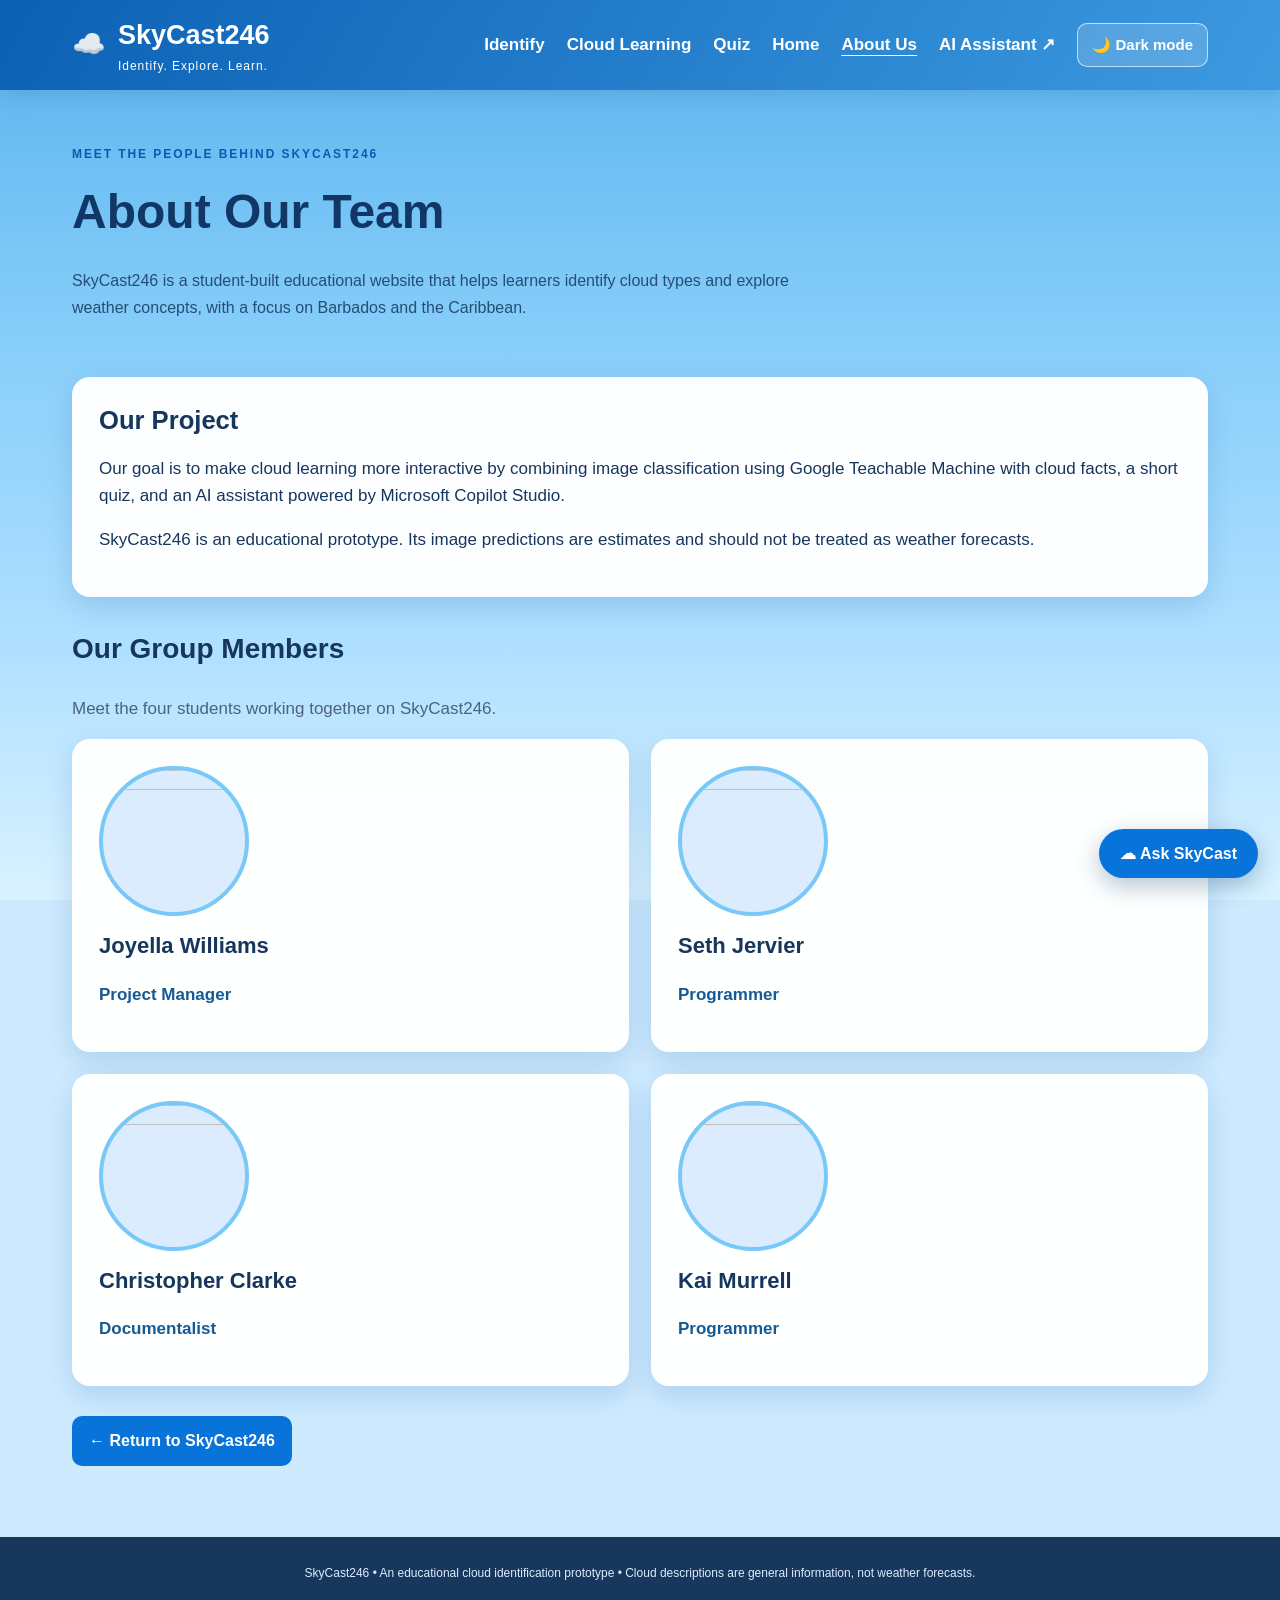
==== about.html @ 77c9f528 "Add files via upload" ====
<!DOCTYPE html>
<!--i added an about page because we need one lol-->
<html lang="en">
<head>
    <meta charset="UTF-8">
    <meta name="viewport" content="width=device-width, initial-scale=1.0">
    <meta name="description" content="Meet the student team behind SkyCast246, a Caribbean cloud-learning project.">
    <title>About Us | SkyCast246</title>
    <link rel="stylesheet" href="style.css">
    <script defer src="theme.js"></script>
</head>
<body>
    <header>
        <div class="wrap nav">
            <div class="brand">☁️ <span>SkyCast246<small>Identify. Explore. Learn.</small></span></div>
            <nav aria-label="Main navigation">
                <a href="index.html#identify">Identify</a>
                <a href="index.html#learn">Cloud Learning</a>
                <a href="index.html#quiz">Quiz</a>
                <a href="index.html">Home</a>
                <a href="about.html" aria-current="page">About Us</a>
                <a href="https://copilotstudio.microsoft.com/environments/Default-0d1b5d7f-f04f-4329-9401-57c347a50670/bots/cr9c8_SkyCast246Assistant/canvas?__version__=2&amp;enableFileAttachment=true&amp;tenantId=0d1b5d7f-f04f-4329-9401-57c347a50670" target="_blank" rel="noopener noreferrer" aria-label="AI Assistant (opens in a new tab)">AI Assistant ↗</a>
                <button type="button" class="theme-toggle" data-theme-toggle aria-label="Switch to dark mode" aria-pressed="false">🌙 Dark mode</button>
            </nav>
        </div>
    </header>
    <main class="wrap about-main">
        <section class="hero">
            <div class="eyebrow">MEET THE PEOPLE BEHIND SKYCAST246</div>
            <h1>About Our Team</h1>
            <p>SkyCast246 is a student-built educational website that helps learners identify cloud types and explore weather concepts, with a focus on Barbados and the Caribbean.</p>
        </section>
        <section class="panel about-project" aria-labelledby="project-heading">
            <h2 id="project-heading">Our Project</h2>
            <p>Our goal is to make cloud learning more interactive by combining image classification using Google Teachable Machine with cloud facts, a short quiz, and an AI assistant powered by Microsoft Copilot Studio.</p>
            <p>SkyCast246 is an educational prototype. Its image predictions are estimates and should not be treated as weather forecasts.</p>
        </section>
        <section class="team-section" aria-labelledby="team-heading">
            <h2 id="team-heading">Our Group Members</h2>
            <p class="muted">Meet the four students working together on SkyCast246.</p>
            <div class="team-grid">
                <!-- Team members: edit these cards if roles or contributions change. because honestly i can't remember all right now -->
                <article class="panel team-card">
                    <img class="team-avatar" src="images/joyella.png" alt="" width="150" height="150">
                    <h3>Joyella Williams</h3>
                    <p class="team-role">Project Manager</p>
                </article>
                <article class="panel team-card">
                    <img class="team-avatar" src="images/Seth.jpeg" alt="" width="150" height="150">
                    <h3>Seth Jervier</h3>
                    <p class="team-role">Programmer</p>
                </article>
                <article class="panel team-card">
                    <img class="team-avatar" src="images/christopher.png" alt="" width="150" height="150">
                    <h3>Christopher Clarke</h3>
                    <p class="team-role">Documentalist</p>
                </article>
                <article class="panel team-card">
                    <img class="team-avatar" src="images/kai.png" alt="" width="150" height="150">
                    <h3>Kai Murrell</h3>
                    <p class="team-role">Programmer</p>
                </article>
            </div>
        </section>
        <p class="about-return"><a class="button" href="index.html">← Return to SkyCast246</a></p>
    </main>
    <footer>SkyCast246 • An educational cloud identification prototype • Cloud descriptions are general information, not weather forecasts.</footer>
<!-- Floating Microsoft Copilot Studio assistant -->
    <aside class="assistant-widget" id="chatbot" aria-label="SkyCast246 AI assistant">
        <section class="assistant-window" id="assistantWindow" hidden aria-label="Assistant chat">
            <div class="assistant-header">
                <div><strong>☁ SkyCast Cloud Assistant</strong><small>Powered by Microsoft Copilot Studio</small></div>
                <button id="closeChat" type="button" aria-label="Close assistant">✕</button>
            </div>
            <div class="assistant-help" id="assistantHelp" role="status" hidden></div>
            <!-- remember Seth or whoever come here the link below is the copilot you can replace it with your own if you want-->
            <iframe src="https://copilotstudio.microsoft.com/environments/Default-0d1b5d7f-f04f-4329-9401-57c347a50670/bots/cr9c8_SkyCast246Assistant/webchat?__version__=2&amp;enableFileAttachment=true" title="SkyCast246 Cloud Assistant" loading="lazy" allow="microphone"></iframe>
        </section>
        <button id="chatToggle" class="chat-toggle" type="button" aria-controls="assistantWindow" aria-expanded="false">☁ Ask SkyCast</button>
    </aside>

    <!-- The About page uses lightweight chat controls without loading the GTM application script. -->
    <script defer src="about-chat.js"></script>
</body>
</html>
---- style.css ----
/* this is the design for the page comments are eveywhere because I like putting comments and it helps everyone
 * SkyCast246 | Accessible website styles
 * Organized by feature for easy maintenance.
 * Includes the animated sky, prediction display, quiz and assistant.
 */

/* ============================================================
   01. Design tokens and global defaults
   ============================================================ */

:root {
    font-family: "Inter", "Segoe UI", Arial, sans-serif;
    color: #17365d;
    background-color: #cdeaff;
    --primary: #0874d9;
    --primary-dark: #075cb1;
    --secondary: #edf4fc;
    --text: #17365d;
    --muted: #607592;
    --border: #dbe6f4;
    --radius: 18px;
    --font-body: 17px;
    --font-small: 15px;
}

* {
    box-sizing: border-box;
}

html {
    scroll-behavior: smooth;
}

body {
    margin: 0;
    min-height: 100vh;
    overflow-x: hidden;
    background: linear-gradient(
        180deg,
        #58b2ed 0%,
        #87cefa 38%,
        #b0e0ff 72%,
        #d9f2ff 100%
    );
    background-attachment: fixed;
    font-size: var(--font-body);
    line-height: 1.6;
}

[hidden] {
    display: none !important;
}

:focus-visible {
    outline: 3px solid #ffbb3d;
    outline-offset: 3px;
}

/* ============================================================
   02. Animated sky this was more complicated than you think
   ============================================================ */

body::before {
    content: "";
    position: fixed;
    top: 10%;
    left: -650px;
    width: 600px;
    height: 230px;
    background: radial-gradient(
            ellipse at 25% 65%,
            white 0 24%,
            transparent 25%
        ),
        radial-gradient(
            ellipse at 43% 40%,
            white 0 28%,
            transparent 29%
        ),
        radial-gradient(
            ellipse at 65% 52%,
            white 0 30%,
            transparent 31%
        ),
        radial-gradient(
            ellipse at 78% 70%,
            white 0 19%,
            transparent 20%
        );
    border-radius: 0;
    box-shadow: none;
    filter: blur(5px);
    animation: skyCloudFront 32s linear infinite;
    pointer-events: none;
    z-index: 0;
    opacity: 0.9;
}

body::after {
    content: "";
    position: fixed;
    top: 57%;
    left: -500px;
    width: 450px;
    height: 170px;
    background: radial-gradient(
            ellipse at 27% 65%,
            white 0 25%,
            transparent 26%
        ),
        radial-gradient(
            ellipse at 48% 40%,
            white 0 30%,
            transparent 31%
        ),
        radial-gradient(
            ellipse at 72% 62%,
            white 0 26%,
            transparent 27%
        );
    border-radius: 0;
    box-shadow: none;
    filter: blur(7px);
    animation: skyCloudBack 45s linear infinite;
    animation-delay: -22s;
    pointer-events: none;
    z-index: 0;
    opacity: 0.72;
}

/* ============================================================
   03. Layout and panels basic stuff
   ============================================================ */

.wrap {
    max-width: 1180px;
    margin: auto;
    padding: 0 22px;
}

header,
main,
footer {
    position: relative;
    z-index: 1;
}

.sky-layout {
    padding-bottom: 48px;
}

.grid {
    display: grid;
    grid-template-columns: 1fr 1fr;
    gap: 24px;
    padding-bottom: 45px;
}

.stack {
    display: grid;
    gap: 24px;
    align-content: start;
}

.prediction-grid {
    display: grid;
    grid-template-columns: repeat(2, minmax(0, 1fr));
    gap: 24px;
    margin-bottom: 24px;
    align-items: stretch;
}

.learning-grid {
    display: grid;
    grid-template-columns: minmax(0, 1.3fr) minmax(0, 1fr);
    gap: 24px;
    align-items: start;
}

.prediction-grid > .panel, .learning-grid > .panel {
    min-width: 0;
}

.panel {
    background: rgba(255,255,255,.97);
    backdrop-filter: blur(8px);
    -webkit-backdrop-filter: blur(8px);
    border: 1px solid rgba(255, 255, 255, 0.95);
    border-radius: var(--radius);
    padding: 26px;
    box-shadow: 0 10px 28px rgba(12, 83, 151, 0.16);
    transition: transform 0.3s ease,
        box-shadow 0.3s ease;
}

.panel:hover {
    transform: translateY(-3px);
    box-shadow: 0 16px 35px rgba(25, 80, 140, 0.17);
}

.panel h2 {
    display: flex;
    align-items: center;
    gap: 12px;
    font-size: clamp(22px, 2vw, 26px);
    margin: 0 0 12px;
    line-height: 1.3;
}

/* ============================================================
   04. Navigation and hero everyone needs navigation makes thing easier
   ============================================================ */

header {
    background: linear-gradient(
        115deg,
        rgba(7, 92, 177, 0.95),
        rgba(58, 152, 223, 0.93)
    );
    color: white;
    box-shadow: 0 4px 20px rgba(0, 50, 100, 0.15);
}

.nav {
    display: flex;
    align-items: center;
    justify-content: space-between;
    min-height: 90px;
    gap: 16px;
}

.brand {
    display: flex;
    align-items: center;
    gap: 12px;
    font-size: 27px;
    font-weight: 800;
}

.brand small {
    display: block;
    font-size: 12px;
    font-weight: 400;
    letter-spacing: 0.08em;
}

.nav nav {
    display: flex;
    gap: 22px;
    flex-wrap: wrap;
}

.nav a {
    color: white;
    text-decoration: none;
    font-weight: 600;
    transition: color 0.3s ease;
}

.nav a:hover {
    color: #d4efff;
}

.hero {
    padding: 55px 0 40px;
}

.eyebrow {
    color: #075cb1;
    font-size: 12px;
    font-weight: 800;
    letter-spacing: 0.16em;
}

.hero h1 {
    font-size: clamp(30px, 4vw, 48px);
    margin: 10px 0;
    color: #103765;
}

.hero p {
    max-width: 760px;
    line-height: 1.7;
    color: #244e75;
    font-size: 16px;
}

/* ============================================================
   05. Text and step markers simple stuff
   ============================================================ */

.step {
    display: grid;
    place-items: center;
    background: var(--primary);
    color: white;
    border-radius: 50%;
    height: 36px;
    width: 36px;
    flex-shrink: 0;
    font-size: 18px;
}

.step.green {
    background: #08a47b;
}

.step.purple {
    background: #6b4de0;
}

.muted {
    color: #4c6280;
}

.small {
    font-size: 14px;
    line-height: 1.5;
}

/* ============================================================
   06. Upload and form controls this was longer than expected to get things right
   ============================================================ */

.drop {
    min-height: 225px;
    border: 2px dashed #8bbce9;
    border-radius: 15px;
    display: flex;
    align-items: center;
    justify-content: center;
    text-align: center;
    cursor: pointer;
    padding: 15px;
    background: rgba(235, 247, 255, 0.85);
    color: #3c6291;
    font-weight: 600;
    position: relative;
    overflow: hidden;
    transition: background 0.3s ease,
        border-color 0.3s ease;
}

.drop:hover {
    background: #e2f3ff;
    border-color: var(--primary);
}

.drop input {
    position: absolute;
    inset: 0;
    opacity: 0;
    cursor: pointer;
    width: 100%;
}

.drop img {
    max-width: 100%;
    max-height: 300px;
    border-radius: 10px;
    object-fit: contain;
}

.field-label {
    display: block;
    font-weight: 700;
    margin: 18px 0 8px;
}

#customQuestion {
    display: block;
    width: 100%;
    margin-bottom: 10px;
    resize: vertical;
}

#askCustom {
    margin-bottom: 8px;
}

details {
    border-top: 1px solid #e1eaf4;
    padding-top: 13px;
    margin-top: 17px;
}

summary {
    font-weight: 700;
    cursor: pointer;
}

details label {
    display: block;
    margin: 15px 0 5px;
    font-size: 13px;
}

input[type="url"],
textarea {
    width: 100%;
    padding: 12px;
    border: 1px solid #c5d7ea;
    border-radius: 10px;
    font: inherit;
}

details button {
    margin-top: 10px;
}

/* ============================================================
   07. Buttons and status W3schools helped with this give the site a check https://www.w3schools.com/html/default.asp
   ============================================================ */

.actions {
    display: flex;
    gap: 10px;
    margin: 15px 0;
    flex-wrap: wrap;
}

button,
.button {
    border: none;
    background: var(--primary);
    color: white;
    padding: 12px 17px;
    border-radius: 10px;
    font-size: 16px;
    font-weight: 700;
    cursor: pointer;
    text-decoration: none;
    display: inline-block;
    transition: background 0.25s ease,
        transform 0.25s ease;
    min-height: 44px;
}

button:hover:not(:disabled),
.button:hover {
    background: var(--primary-dark);
    transform: translateY(-2px);
}

button:disabled {
    opacity: 0.5;
    cursor: not-allowed;
}

.secondary {
    background: var(--secondary);
    color: #20517f;
    border: 1px solid #cbdcf0;
}

.secondary:hover {
    background: #dcecff !important;
    color: #174a79;
}

.status {
    background: rgba(234, 244, 255, 0.9);
    border-radius: 9px;
    padding: 12px;
    font-size: 13px;
    color: #26598b;
}

/* ============================================================
   08. Prediction results and confidence more complicated stuff but simple when you look at it
   ============================================================ */

.result {
    background: rgba(221, 249, 237, 0.9);
    border-radius: 12px;
    padding: clamp(20px, 3vw, 28px);
    display: flex;
    justify-content: space-between;
    align-items: center;
    gap: 18px;
    flex-wrap: wrap;
}

.result small {
    font-size: 14px;
    color: #245f53;
    font-weight: 700;
    letter-spacing: .035em;
}

.result h3 {
    margin: 6px 0;
    font-size: clamp(28px, 3vw, 36px);
    line-height: 1.2;
    overflow-wrap: anywhere;
}

.confidence {
    text-align: right;
}

.confidence strong {
    display: block;
    font-size: clamp(28px, 3vw, 36px);
    line-height: 1.2;
}

.rankings {
    margin-top: 22px;
}

.ranking {
    margin: 16px 0;
    font-size: 16px;
    font-weight: 600;
    color: #17365d;
}

.bar {
    height: 14px;
    background: #dce6f1;
    border-radius: 10px;
    overflow: hidden;
    margin-top: 8px;
}

.bar i {
    display: block;
    height: 100%;
    background: linear-gradient(
        90deg,
        #1782db,
        #55b9ff
    );
    border-radius: 10px;
    min-width: 0;
}

/* ============================================================
   09. Learning tabs
   ============================================================ */

.tabs {
    display: flex;
    gap: 7px;
    flex-wrap: wrap;
    margin: 20px 0;
}

.tab {
    background: #f1f3fc;
    color: #394f7b;
    padding: 10px 13px;
    font-size: 16px;
}

.tab.active {
    background: #6650d8;
    color: white;
}

.tabPanel {
    background: rgba(248, 249, 255, 0.9);
    padding: 20px;
    border-radius: 14px;
    min-height: 225px;
}

.tabPanel h3 {
    margin-top: 0;
}

.tabPanel p {
    line-height: 1.6;
}

.factgrid {
    display: grid;
    grid-template-columns: 1fr 1fr;
    gap: 10px;
}

.factgrid > div {
    background: white;
    padding: 15px;
    border-radius: 10px;
    font-size: 13px;
}

/* ============================================================
   10. Quiz for Joyella sake and sanity 
   ============================================================ */

#quizQuestion {
    font-size: 19px;
    font-weight: 600;
    line-height: 1.5;
}

.quizOptions {
    display: grid;
    grid-template-columns: 1fr 1fr;
    gap: 14px;
}

.quizOptions button {
    background: #eef5fc;
    color: #24557e;
    border: 1px solid #c8ddf3;
    text-align: left;
    font-size: 17px;
    line-height: 1.4;
    min-height: 60px;
    padding: 16px 18px;
    font-weight: 700;
}

.quizOptions button.correct {
    background: #d7f7e5;
    color: #17603b;
}

.quizOptions button.wrong {
    background: #ffe0e0;
    color: #9b2525;
}

#quizFeedback {
    font-size: 17px;
    font-weight: 600;
    line-height: 1.5;
}

#nextQuiz {
    font-size: 16px;
    min-height: 48px;
    padding: 13px 20px;
}

/* ============================================================
   11. Floating assistant our big thing still ned to get it worked out
   ============================================================ */

.assistant-widget {
    position: fixed;
    bottom: 22px;
    right: 22px;
    z-index: 1000;
    display: flex;
    flex-direction: column;
    align-items: flex-end;
    gap: 12px;
    max-width: calc(100vw - 24px);
}

.chat-toggle {
    border-radius: 999px;
    padding: 15px 21px;
    box-shadow: 0 8px 24px rgba(6, 56, 105, .3);
}

.assistant-window {
    width: min(390px, calc(100vw - 24px));
    height: min(560px, calc(100dvh - 110px));
    min-height: 280px;
    border-radius: 18px;
    background: #fff;
    overflow: hidden;
    box-shadow: 0 12px 45px rgba(9, 49, 90, .3);
    display: flex;
    flex-direction: column;
    border: 1px solid #c6d9eb;
}

.assistant-header {
    background: #126bb5;
    color: white;
    padding: 12px 14px;
    display: flex;
    align-items: center;
    justify-content: space-between;
    gap: 8px;
}

.assistant-header small {
    display: block;
    font-size: 13px;
    margin-top: 4px;
    opacity: .85;
}

.assistant-header button {
    background: rgba(255,255,255,.18);
    padding: 7px 11px;
}

.assistant-help {
    padding: 10px 12px;
    font-size: 14px;
    background: #edf6ff;
    color: #174a79;
    line-height: 1.5;
}

.assistant-window iframe {
    display: block;
    border: 0;
    flex: 1;
    width: 100%;
    min-height: 0;
}

.chat-container {
    width: 100%;
    height: 520px;
    margin-top: 15px;
    overflow: hidden;
    border: 1px solid #dbe5f0;
    border-radius: 14px;
    background: white;
    box-shadow: 0 5px 20px rgba(25, 80, 140, 0.08);
}

.chat-container iframe {
    display: block;
    width: 100%;
    height: 100%;
    border: none;
}

/* ============================================================
   12. Footer just a regular footer
   ============================================================ */

footer {
    text-align: center;
    background: #17375d;
    color: #dcecff;
    padding: 27px;
    font-size: 12px;
}

/* ============================================================
   13. Cloud animations my favourite thing on the site upadted it from the last on it looked faded and unclear
   ============================================================ */

@keyframes skyCloudFront {
    from {
        transform: translateX(0);
    }
    to {
        transform: translateX(calc(100vw + 750px));
    }
}

@keyframes skyCloudBack {
    from {
        transform: translateX(0);
    }
    to {
        transform: translateX(calc(100vw + 600px));
    }
}

/* ============================================================
   14. Responsive design and reduced-motion accessibility all of this for phones, tablets and other PC sizes
   ============================================================ */

@media (max-width: 800px) {
    .grid {
        grid-template-columns: 1fr;
    }
    .nav {
        flex-direction: column;
        padding: 16px;
    }
    .hero {
        padding-top: 30px;
    }
}

@media (max-width: 768px) {
    .chat-container {
        height: 450px;
    }
}

@media (max-width: 420px) {
    .factgrid,
    .quizOptions {
        grid-template-columns: 1fr;
    }
    .panel {
        padding: 16px;
    }
    .nav nav {
        gap: 12px;
        font-size: 13px;
    }
}

@media (prefers-reduced-motion: reduce) {
    body::before,
    body::after {
        animation: none;
    }
    html {
        scroll-behavior: auto;
    }
    .panel,
    button,
    .button {
        transition: none;
    }
}

@media (max-width: 800px) {
    .prediction-grid, .learning-grid {
        grid-template-columns: minmax(0,1fr);
    }
}

@media (max-width: 480px) {
    .assistant-widget {
        bottom: 12px;
        right: 12px;
    }
    .assistant-window {
        height: min(520px, calc(100dvh - 90px));
    }
    .hero {
        padding-bottom: 22px;
    }
}

@media (prefers-reduced-motion: reduce) {
    body::before,
    body::after {
        animation: none;
    }
}

@media (max-width: 600px) {
    .result { gap: 12px; }
    .ranking { font-size: 16px; }
    .quizOptions { grid-template-columns: 1fr; }
    .quizOptions button { min-height: 56px; }
}

@media (prefers-reduced-motion: reduce) {
    body::before, body::after { animation: none; }
}


/* ============================================================
   15. Shared theme controls and About Us page
   The default light palette is defined above. Dark overrides
   follow below, keeping existing layout and functionality.
   ============================================================ */
.theme-toggle {
    background: rgba(255,255,255,.16);
    color: #fff;
    border: 1px solid rgba(255,255,255,.65);
    white-space: nowrap;
    font-size: 15px;
    padding: 10px 14px;
}
.theme-toggle:hover:not(:disabled) { background: rgba(255,255,255,.27); }
.nav nav { align-items: center; }
.nav a[aria-current="page"] { text-decoration: underline; text-underline-offset: 5px; }
.about-main { padding-bottom: 54px; }
.about-project { margin-bottom: 30px; }
.team-section > h2 { color: var(--text); font-size: 28px; }
.team-grid { display: grid; grid-template-columns: repeat(2, minmax(0,1fr)); gap: 22px; }
.team-card { min-width: 0; }
.team-card h3 { font-size: 22px; margin: 12px 0 4px; }
.team-card p { line-height: 1.6; }
.team-avatar {
    display: block;
    box-sizing: border-box;
    width: clamp(96px, 20vw, 150px);
    max-width: 100%;
    height: auto;
    aspect-ratio: 1;
    object-fit: cover;
    border: 4px solid #78c8f8;
    border-radius: 50%;
    background: #dcecff;
}
.team-role { color: #155a95; font-weight: 700; }
.about-return { margin-top: 30px; }

/* Dark theme applies to the main site and About Us page. */
:root[data-theme="dark"] {
    color-scheme: dark;
    --primary: #348fe8;
    --primary-dark: #2378ce;
    --secondary: #233d59;
    --text: #e9f3ff;
    --muted: #c1d3e7;
    --border: #385471;
    color: var(--text);
    background: #0b1c31;
}
:root[data-theme="dark"] body { color: var(--text); background: linear-gradient(180deg,#0a2342 0%,#123b62 48%,#1a4b73 100%); background-attachment: fixed; }
:root[data-theme="dark"] body::before,
:root[data-theme="dark"] body::after { opacity: .22; }
:root[data-theme="dark"] header { background: linear-gradient(115deg,#07182e,#124878); }
:root[data-theme="dark"] .hero h1,
:root[data-theme="dark"] .hero p,
:root[data-theme="dark"] .eyebrow,
:root[data-theme="dark"] .team-section > h2 { color: var(--text); }
:root[data-theme="dark"] .panel { background: rgba(15,35,58,.97); border-color: #3b5775; box-shadow: 0 10px 28px rgba(0,0,0,.25); }
:root[data-theme="dark"] .muted,
:root[data-theme="dark"] .small { color: #c1d3e7; }
:root[data-theme="dark"] .drop { background: #193a5c; border-color: #6793bc; color: #e4f2ff; }
:root[data-theme="dark"] .drop:hover { background: #22486d; }
:root[data-theme="dark"] .status,
:root[data-theme="dark"] .assistant-help { background: #203f61; color: #e4f2ff; }
:root[data-theme="dark"] .result { background: #173f3e; }
:root[data-theme="dark"] .result small { color: #c6eee1; }
:root[data-theme="dark"] .ranking { color: #e8f3ff; }
:root[data-theme="dark"] .bar { background: #36536f; }
:root[data-theme="dark"] .tabPanel { background: #1a304d; }
:root[data-theme="dark"] .factgrid > div { background: #263f5d; }
:root[data-theme="dark"] .tab,
:root[data-theme="dark"] .secondary,
:root[data-theme="dark"] .quizOptions button { background: #284663; color: #f1f7ff; border-color: #6484a5; }
:root[data-theme="dark"] .tab.active { background: #7661df; color: white; }
:root[data-theme="dark"] .quizOptions button.correct { background: #174d38; color: #d5ffe8; border-color: #4ac68c; }
:root[data-theme="dark"] .quizOptions button.wrong { background: #612d36; color: #ffe1e5; border-color: #e37e8e; }
:root[data-theme="dark"] .secondary:hover { background: #365b80 !important; color: #fff; }
:root[data-theme="dark"] textarea,
:root[data-theme="dark"] input[type="url"] { background: #112943; border-color: #6685a4; color: #fff; }
:root[data-theme="dark"] textarea::placeholder { color: #c0d0df; }
:root[data-theme="dark"] .assistant-window { background: #10243a; border-color: #55718f; }
:root[data-theme="dark"] .assistant-header { background: #0b355b; }
:root[data-theme="dark"] .team-avatar { background: #2b5379; border-color: #5687b0; }
:root[data-theme="dark"] .team-role { color: #a9d5ff; }
:root[data-theme="dark"] footer { background: #07182b; }
/* The Copilot iframe is hosted by Microsoft and has its own theme. */
@media (max-width: 800px) { .team-grid { grid-template-columns: 1fr; } }
@media (max-width: 480px) { .nav nav { justify-content: center; gap: 10px; } .theme-toggle { width: 100%; } }
/*over 900 lines of code for this site I put a lot of work in here*/
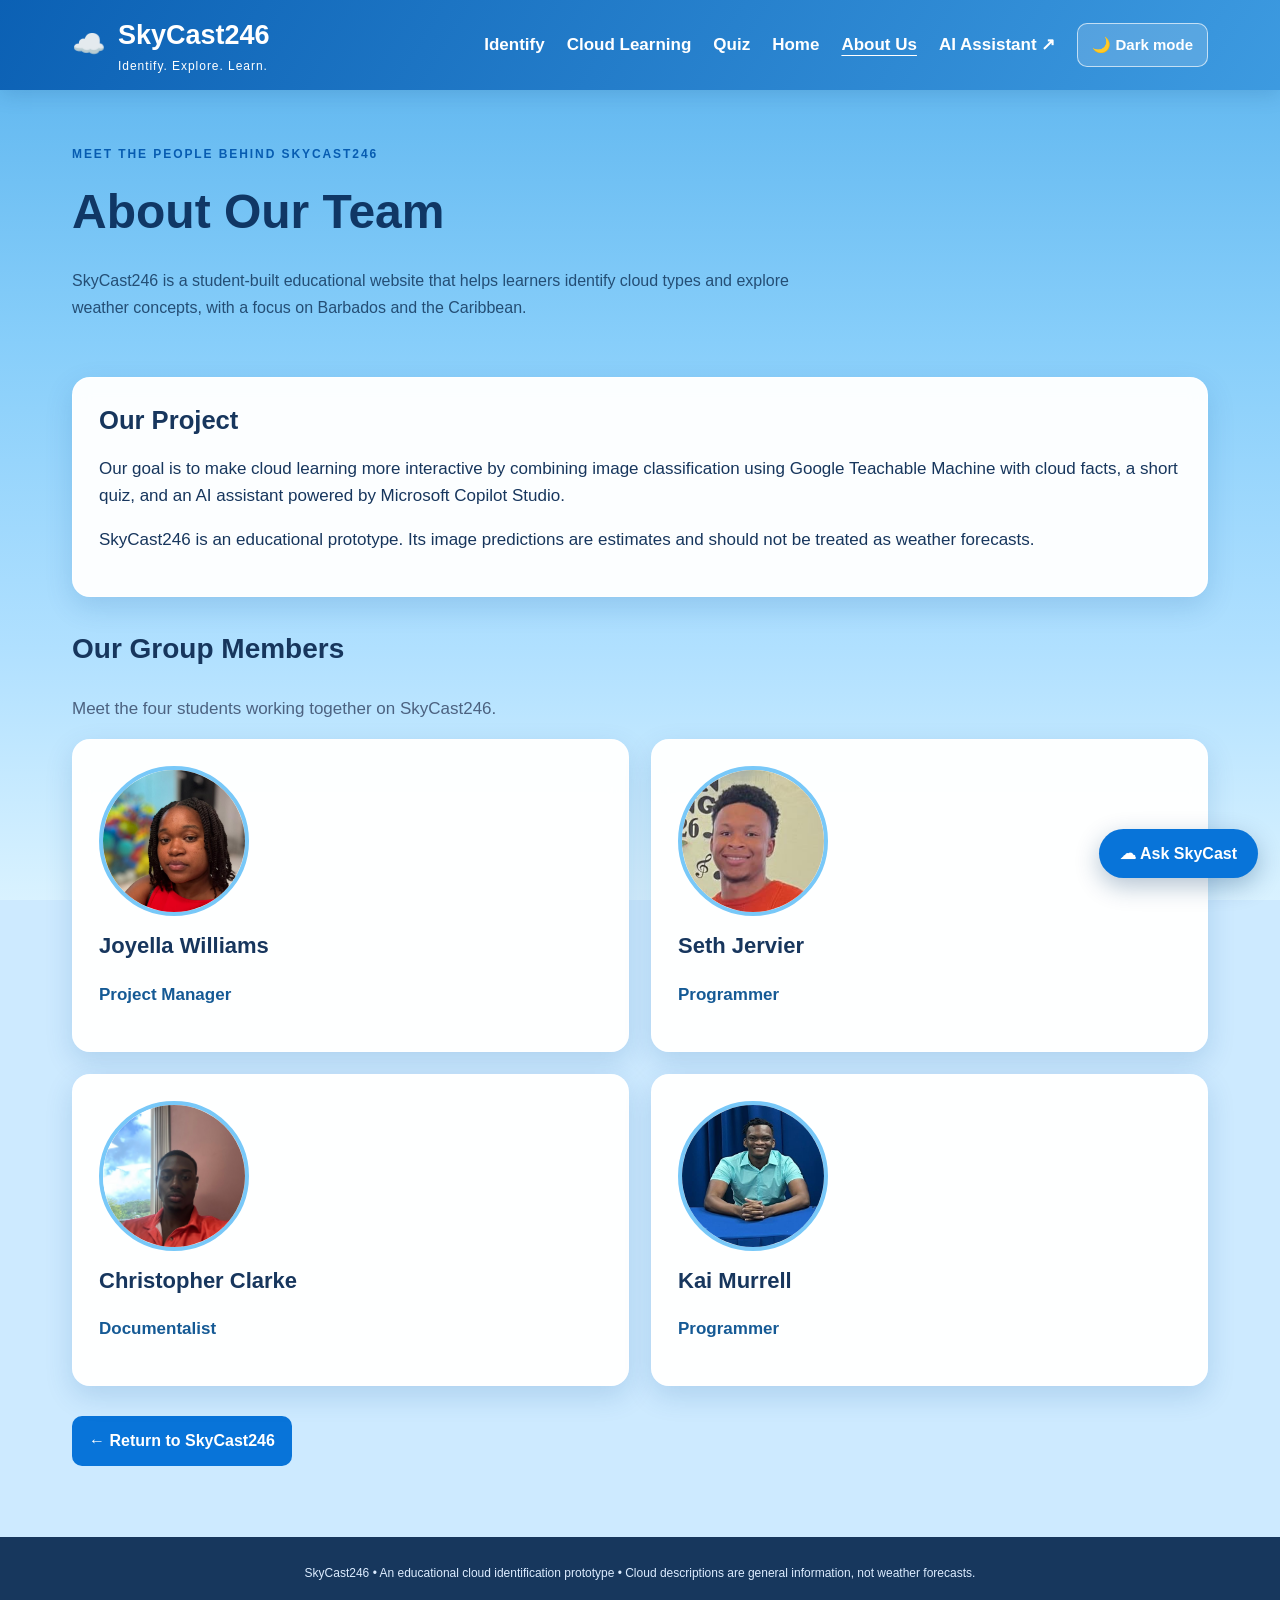
==== commit 90724f14: "Update team member image sources in about.html" ====
--- a/about.html
+++ b/about.html
@@ -41,22 +41,22 @@
             <div class="team-grid">
                 <!-- Team members: edit these cards if roles or contributions change. because honestly i can't remember all right now -->
                 <article class="panel team-card">
-                    <img class="team-avatar" src="images/joyella.png" alt="" width="150" height="150">
+                    <img class="team-avatar" src="joyella.png" alt="" width="150" height="150">
                     <h3>Joyella Williams</h3>
                     <p class="team-role">Project Manager</p>
                 </article>
                 <article class="panel team-card">
-                    <img class="team-avatar" src="images/Seth.jpeg" alt="" width="150" height="150">
+                    <img class="team-avatar" src="Seth.jpeg" alt="" width="150" height="150">
                     <h3>Seth Jervier</h3>
                     <p class="team-role">Programmer</p>
                 </article>
                 <article class="panel team-card">
-                    <img class="team-avatar" src="images/christopher.png" alt="" width="150" height="150">
+                    <img class="team-avatar" src="christopher.png" alt="" width="150" height="150">
                     <h3>Christopher Clarke</h3>
                     <p class="team-role">Documentalist</p>
                 </article>
                 <article class="panel team-card">
-                    <img class="team-avatar" src="images/kai.png" alt="" width="150" height="150">
+                    <img class="team-avatar" src="kai.png" alt="" width="150" height="150">
                     <h3>Kai Murrell</h3>
                     <p class="team-role">Programmer</p>
                 </article>
